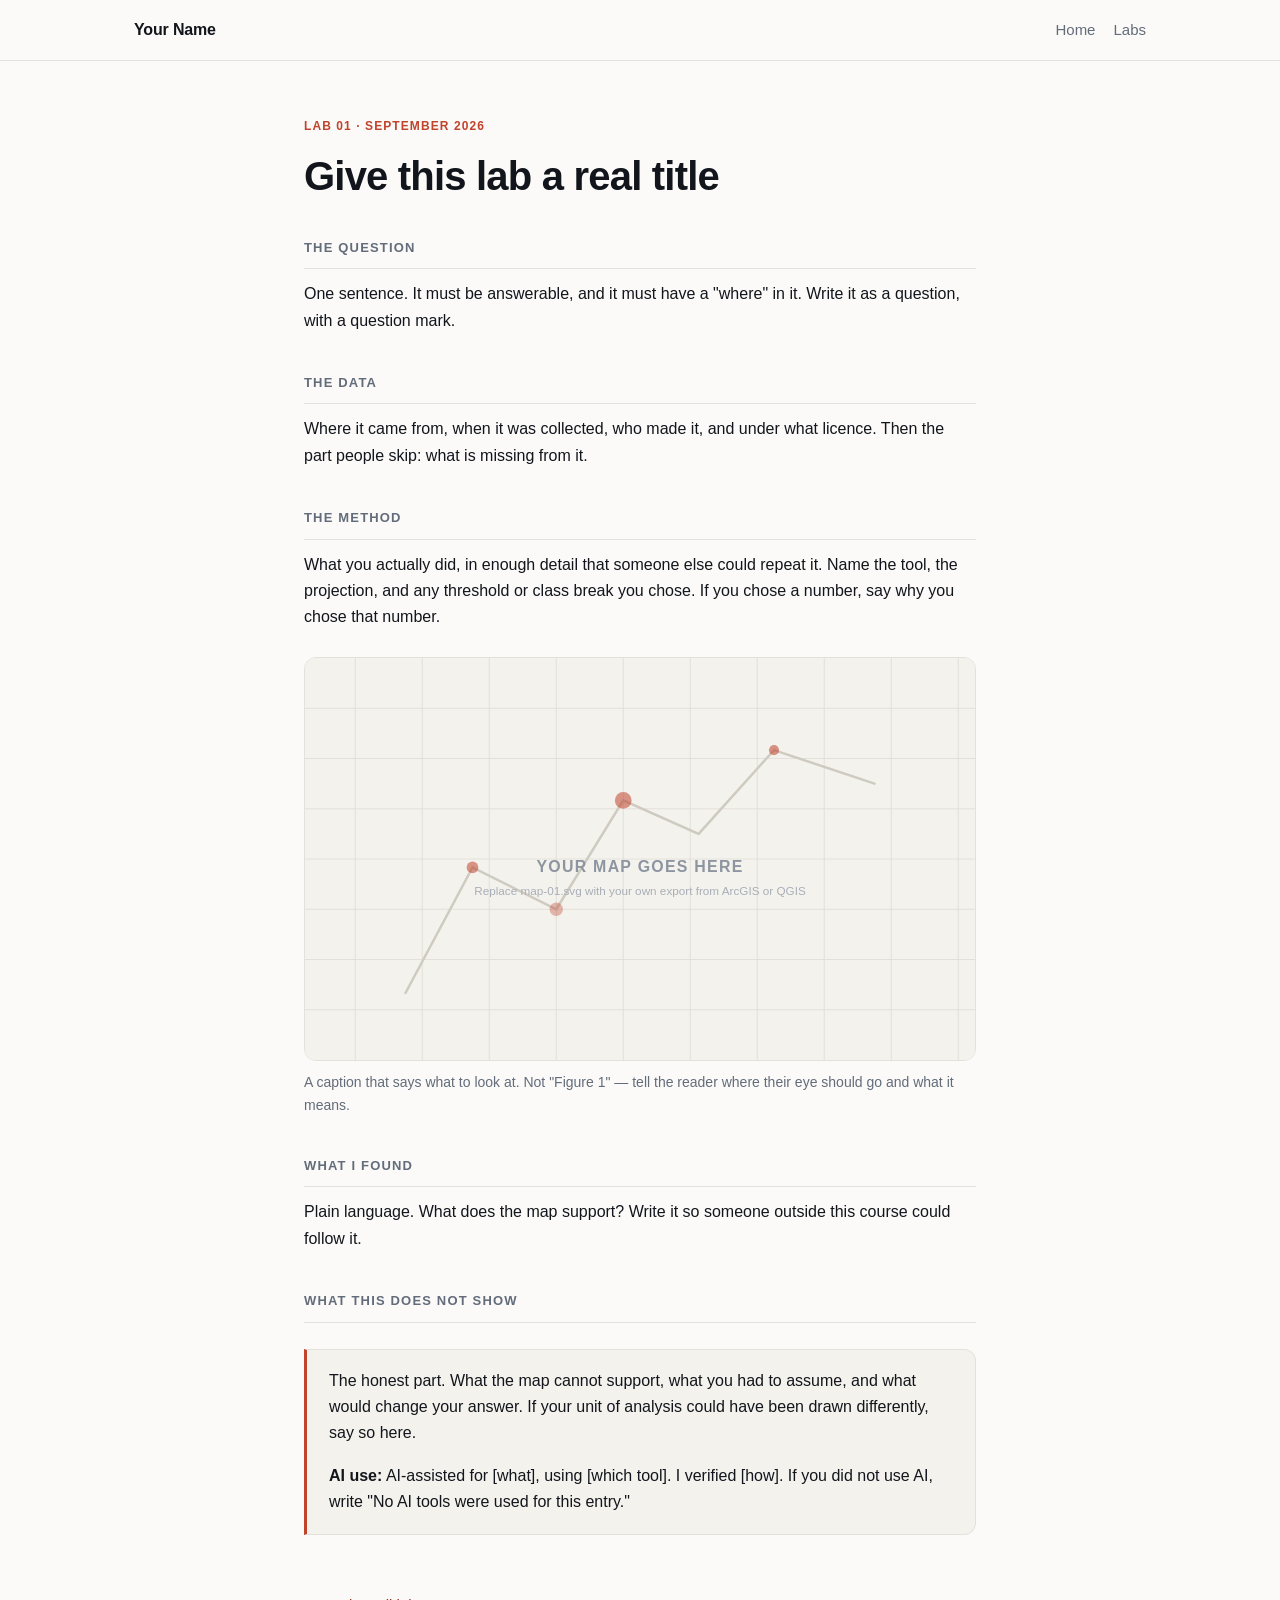
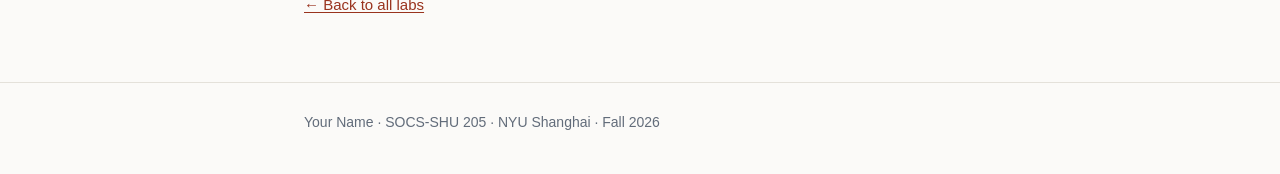
==== labs/lab-01.html @ 58e85274 "Initial commit" ====
<!DOCTYPE html>
<html lang="en">
<head>
<meta charset="utf-8">
<meta name="viewport" content="width=device-width, initial-scale=1">
<title>Lab 01 · Your Name</title>

<!-- Note the ../ — this page is inside the labs folder, so it has to
     look one level up to find the stylesheet. -->
<link rel="stylesheet" href="../style.css">
</head>

<body>
<a class="skip" href="#main">Skip to content</a>

<header class="site-head">
  <div class="wrap">
    <a class="brand" href="../index.html">Your Name</a>
    <nav>
      <a href="../index.html">Home</a>
      <a href="../index.html#labs">Labs</a>
    </nav>
  </div>
</header>

<main id="main">
<article class="entry">
  <div class="wrap wrap-narrow">

    <p class="kicker">Lab 01 · September 2026</p>

    <!-- EDIT THIS: a title that says what you found, not what you did.
         "Where the metro does not go" beats "Lab 1 report". -->
    <h1>Give this lab a real title</h1>

    <!-- ============================================================
         The six parts. Every entry in this course has all six.
         Do not delete a heading — if a section is thin, that is
         information too.
         ============================================================ -->

    <h2>The question</h2>
    <p>
      One sentence. It must be answerable, and it must have a "where" in it.
      Write it as a question, with a question mark.
    </p>

    <h2>The data</h2>
    <p>
      Where it came from, when it was collected, who made it, and under what
      licence. Then the part people skip: what is missing from it.
    </p>

    <h2>The method</h2>
    <p>
      What you actually did, in enough detail that someone else could repeat
      it. Name the tool, the projection, and any threshold or class break you
      chose. If you chose a number, say why you chose that number.
    </p>

    <!-- ============================================================
         YOUR MAP
         Two options:

         1. An image. Export a PNG from ArcGIS or QGIS, put it in this
            labs folder, and change the src below to your filename
            (for example src="map-01.png").

         2. A live web map. Publish it in ArcGIS Online, choose Share,
            then Embed, and paste the src URL into the <iframe> line.

         Delete whichever one you are not using.
         ============================================================ -->
    <figure>
      <img src="map-01.svg" alt="Describe what the map shows, for someone who cannot see it.">
      <!--
      <iframe src="PASTE-YOUR-ARCGIS-EMBED-URL-HERE"
              title="Describe your map" loading="lazy"></iframe>
      -->
      <figcaption>
        A caption that says what to look at. Not "Figure 1" — tell the reader
        where their eye should go and what it means.
      </figcaption>
    </figure>

    <h2>What I found</h2>
    <p>
      Plain language. What does the map support? Write it so someone outside
      this course could follow it.
    </p>

    <h2>What this does not show</h2>
    <div class="limits">
      <p>
        The honest part. What the map cannot support, what you had to assume,
        and what would change your answer. If your unit of analysis could have
        been drawn differently, say so here.
      </p>
      <p>
        <strong>AI use:</strong> AI-assisted for [what], using [which tool].
        I verified [how]. If you did not use AI, write "No AI tools were used
        for this entry."
      </p>
    </div>

    <a class="back" href="../index.html#labs">← Back to all labs</a>

  </div>
</article>
</main>

<footer class="site-foot">
  <div class="wrap wrap-narrow">
    <p>Your Name · SOCS-SHU 205 · NYU Shanghai · Fall 2026</p>
  </div>
</footer>

</body>
</html>
---- style.css ----
/* ============================================================
   Your portfolio stylesheet.

   No external fonts, scripts, or CDNs. Everything loads from your
   own repository, so the site behaves the same on campus in
   Shanghai as it does anywhere else. Please keep it that way.

   START HERE: the block below controls every colour on the site.
   Change --accent to any colour you like and reload the page.
   ============================================================ */

:root {
  --bg:          #fbfaf8;   /* page background          */
  --bg-alt:      #f4f2ed;   /* alternate band           */
  --surface:     #ffffff;   /* cards                    */
  --ink:         #12161c;   /* main text                */
  --ink-soft:    #39424f;
  --muted:       #626c7a;   /* secondary text           */
  --line:        #e4e1da;   /* borders                  */
  --accent:      #c0432b;   /* EDIT THIS ONE FIRST      */
  --accent-ink:  #99331e;   /* darker accent, for links */

  --radius: 12px;
  --shadow: 0 1px 2px rgba(18,22,28,.05), 0 8px 24px -12px rgba(18,22,28,.14);

  --sans: -apple-system, BlinkMacSystemFont, "Segoe UI", "Helvetica Neue",
          "PingFang SC", "Hiragino Sans GB", "Microsoft YaHei", Roboto, Arial,
          sans-serif;
}

/* Dark mode. These are the same variables, for people whose device
   is set to dark. You do not have to touch this. */
@media (prefers-color-scheme: dark) {
  :root {
    --bg:         #0d1117;
    --bg-alt:     #12181f;
    --surface:    #161c24;
    --ink:        #e9ecef;
    --ink-soft:   #c3cad3;
    --muted:      #98a3b1;
    --line:       #262d38;
    --accent:     #ff7051;
    --accent-ink: #ff9077;
    --shadow:     0 1px 2px rgba(0,0,0,.4), 0 8px 24px -12px rgba(0,0,0,.6);
  }
}

/* ---------- basics ---------- */
*, *::before, *::after { box-sizing: border-box; }
html { -webkit-text-size-adjust: 100%; scroll-behavior: smooth; }

body {
  margin: 0;
  background: var(--bg);
  color: var(--ink);
  font-family: var(--sans);
  font-size: 16px;
  line-height: 1.65;
  -webkit-font-smoothing: antialiased;
}

img { max-width: 100%; height: auto; display: block; }
a { color: var(--accent-ink); text-underline-offset: 2px; }
a:hover { color: var(--accent); }

.wrap { width: 100%; max-width: 1060px; margin: 0 auto; padding: 0 24px; }
.wrap-narrow { max-width: 720px; }
.muted { color: var(--muted); }

.skip { position: absolute; left: -9999px; top: 0; z-index: 100;
        background: var(--accent); color: #fff; padding: 10px 16px; }
.skip:focus { left: 0; }

/* ---------- header ---------- */
.site-head {
  border-bottom: 1px solid var(--line);
  background: var(--bg);
  position: sticky; top: 0; z-index: 50;
}
.site-head .wrap {
  display: flex; align-items: center; gap: 20px;
  min-height: 60px; flex-wrap: wrap;
}
.brand {
  font-weight: 600; color: var(--ink); text-decoration: none;
  margin-right: auto; letter-spacing: -0.01em;
}
.site-head nav { display: flex; gap: 18px; }
.site-head nav a { color: var(--muted); text-decoration: none; font-size: 15px; }
.site-head nav a:hover { color: var(--accent); }

/* ---------- hero ---------- */
.hero { padding: 72px 0 40px; }
.kicker {
  font-size: 12px; font-weight: 600; letter-spacing: .09em;
  text-transform: uppercase; color: var(--accent); margin: 0 0 14px;
}
.hero h1 {
  font-size: clamp(34px, 6vw, 52px);
  line-height: 1.08; letter-spacing: -0.025em;
  margin: 0 0 18px; font-weight: 700;
}
.lede { font-size: 18px; color: var(--ink-soft); margin: 0; }

/* ---------- sections ---------- */
section { padding: 40px 0; }
section h2 {
  font-size: 13px; font-weight: 600; letter-spacing: .09em;
  text-transform: uppercase; color: var(--muted);
  margin: 0 0 22px; padding-bottom: 12px;
  border-bottom: 1px solid var(--line);
}
.band { background: var(--bg-alt); border-top: 1px solid var(--line);
        border-bottom: 1px solid var(--line); }

/* ---------- lab cards ---------- */
.cards { list-style: none; margin: 0; padding: 0; display: grid; gap: 14px; }
.card {
  background: var(--surface); border: 1px solid var(--line);
  border-radius: var(--radius); box-shadow: var(--shadow);
}
.card > a, .card > span:first-child { display: block; }
.card > a {
  padding: 20px 22px; text-decoration: none; color: inherit;
  border-radius: var(--radius);
}
.card > a:hover { border-color: var(--accent); }
.card-todo { padding: 20px 22px; opacity: .55; }

.card-num {
  display: block; font-size: 12px; font-weight: 600;
  letter-spacing: .08em; text-transform: uppercase;
  color: var(--accent); margin-bottom: 6px;
}
.card-title { display: block; font-size: 19px; font-weight: 650;
              letter-spacing: -0.01em; margin-bottom: 6px; }
.card-note { display: block; font-size: 15px; color: var(--muted); }

/* ---------- lab entry pages ---------- */
.entry { padding: 56px 0 24px; }
.entry h1 {
  font-size: clamp(28px, 4.5vw, 40px); line-height: 1.15;
  letter-spacing: -0.02em; margin: 0 0 16px; font-weight: 700;
}
.entry h2 {
  font-size: 13px; font-weight: 600; letter-spacing: .09em;
  text-transform: uppercase; color: var(--muted);
  margin: 38px 0 12px; padding-bottom: 10px;
  border-bottom: 1px solid var(--line);
}
.entry p { margin: 0 0 16px; }

/* A map or image with a caption under it. */
figure { margin: 26px 0; }
figure img, figure iframe {
  width: 100%; border: 1px solid var(--line);
  border-radius: var(--radius); display: block;
}
figure iframe { height: 480px; }
figcaption { font-size: 14px; color: var(--muted); margin-top: 10px; }

/* The limitations box. Every entry needs one. */
.limits {
  background: var(--bg-alt); border: 1px solid var(--line);
  border-left: 3px solid var(--accent);
  border-radius: 0 var(--radius) var(--radius) 0;
  padding: 18px 22px; margin: 26px 0;
}
.limits p:last-child { margin-bottom: 0; }

.back { display: inline-block; margin-top: 32px; font-size: 15px; }

/* ---------- footer ---------- */
.site-foot {
  border-top: 1px solid var(--line); margin-top: 40px;
  padding: 28px 0 40px; color: var(--muted); font-size: 14px;
}
.site-foot p { margin: 0; }

/* ---------- phones ---------- */
@media (max-width: 600px) {
  .hero { padding: 48px 0 28px; }
  figure iframe { height: 340px; }
}
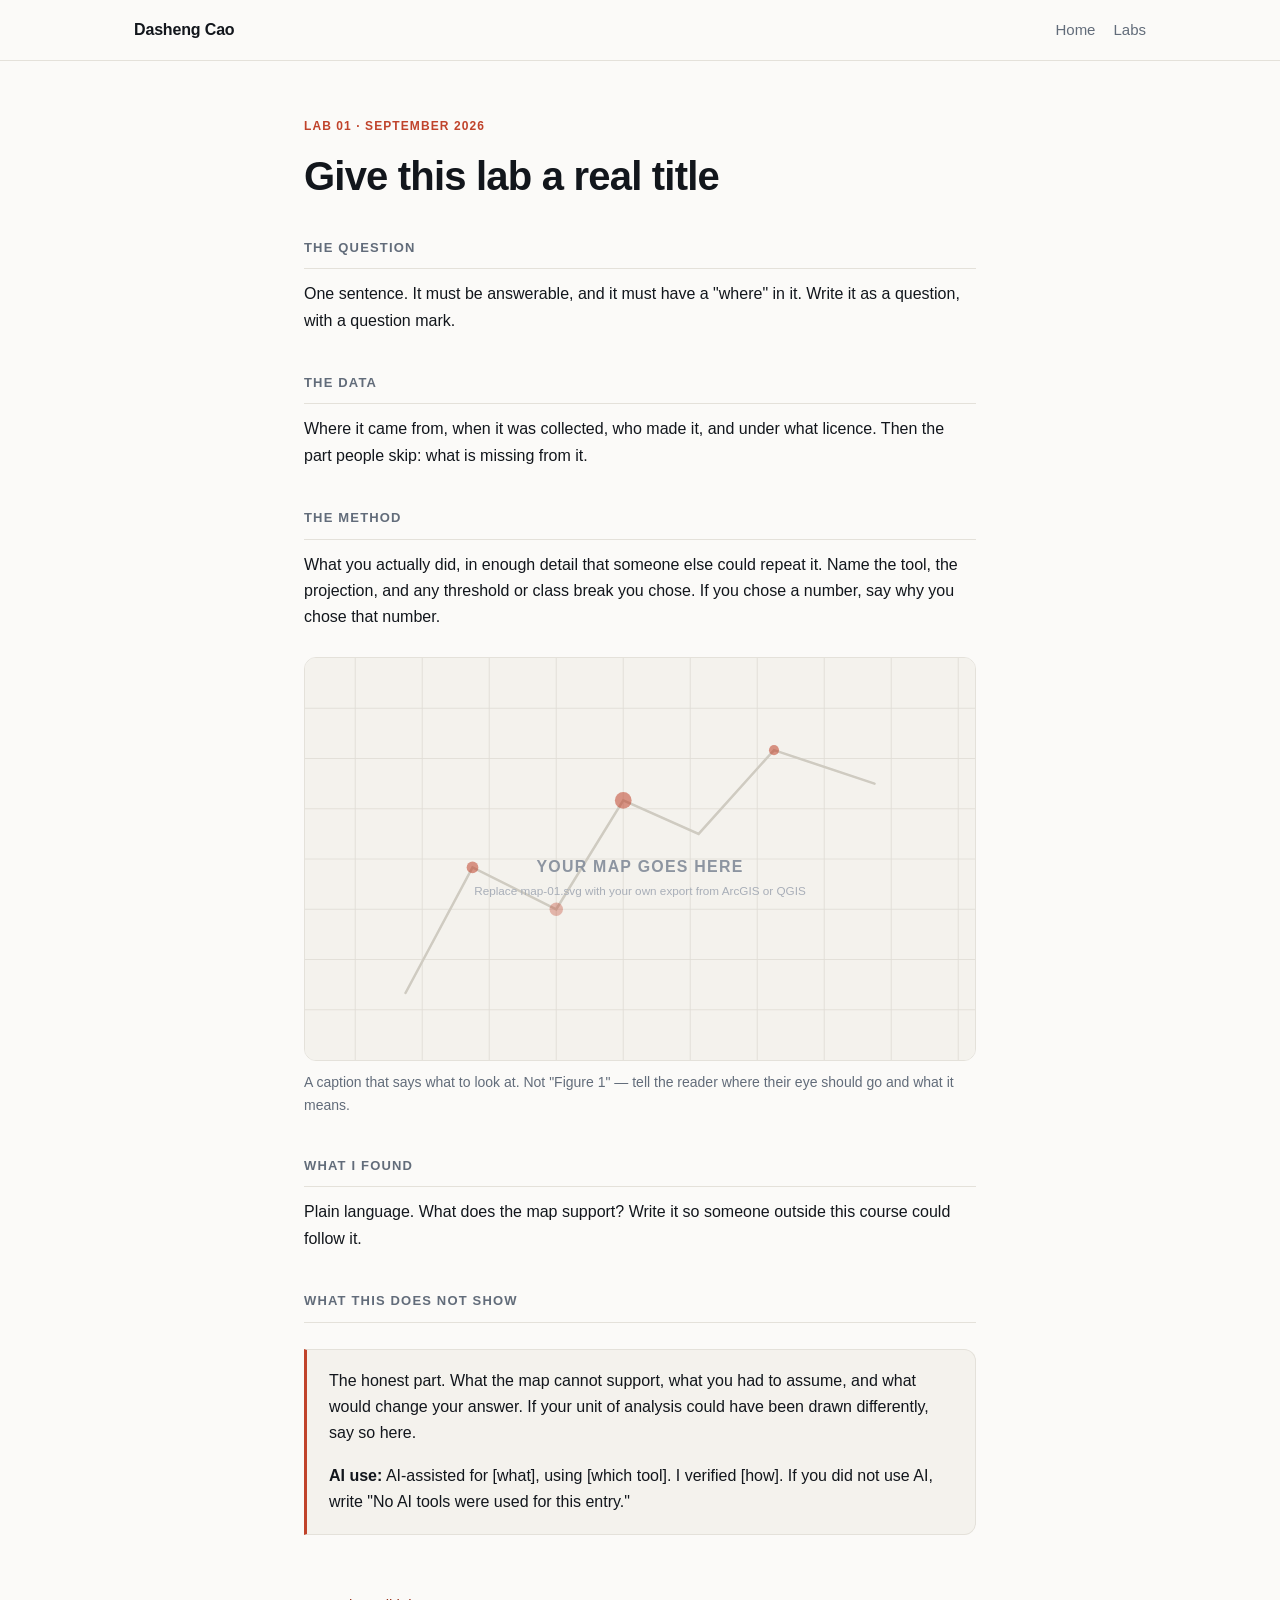
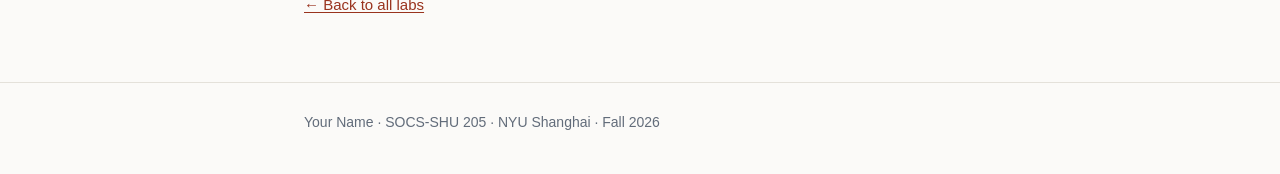
==== commit 807bc8d6: "修改了lab详情页左上角的名字" ====
--- a/labs/lab-01.html
+++ b/labs/lab-01.html
@@ -15,7 +15,7 @@
 
 <header class="site-head">
   <div class="wrap">
-    <a class="brand" href="../index.html">Your Name</a>
+    <a class="brand" href="../index.html">Dasheng Cao</a>
     <nav>
       <a href="../index.html">Home</a>
       <a href="../index.html#labs">Labs</a>
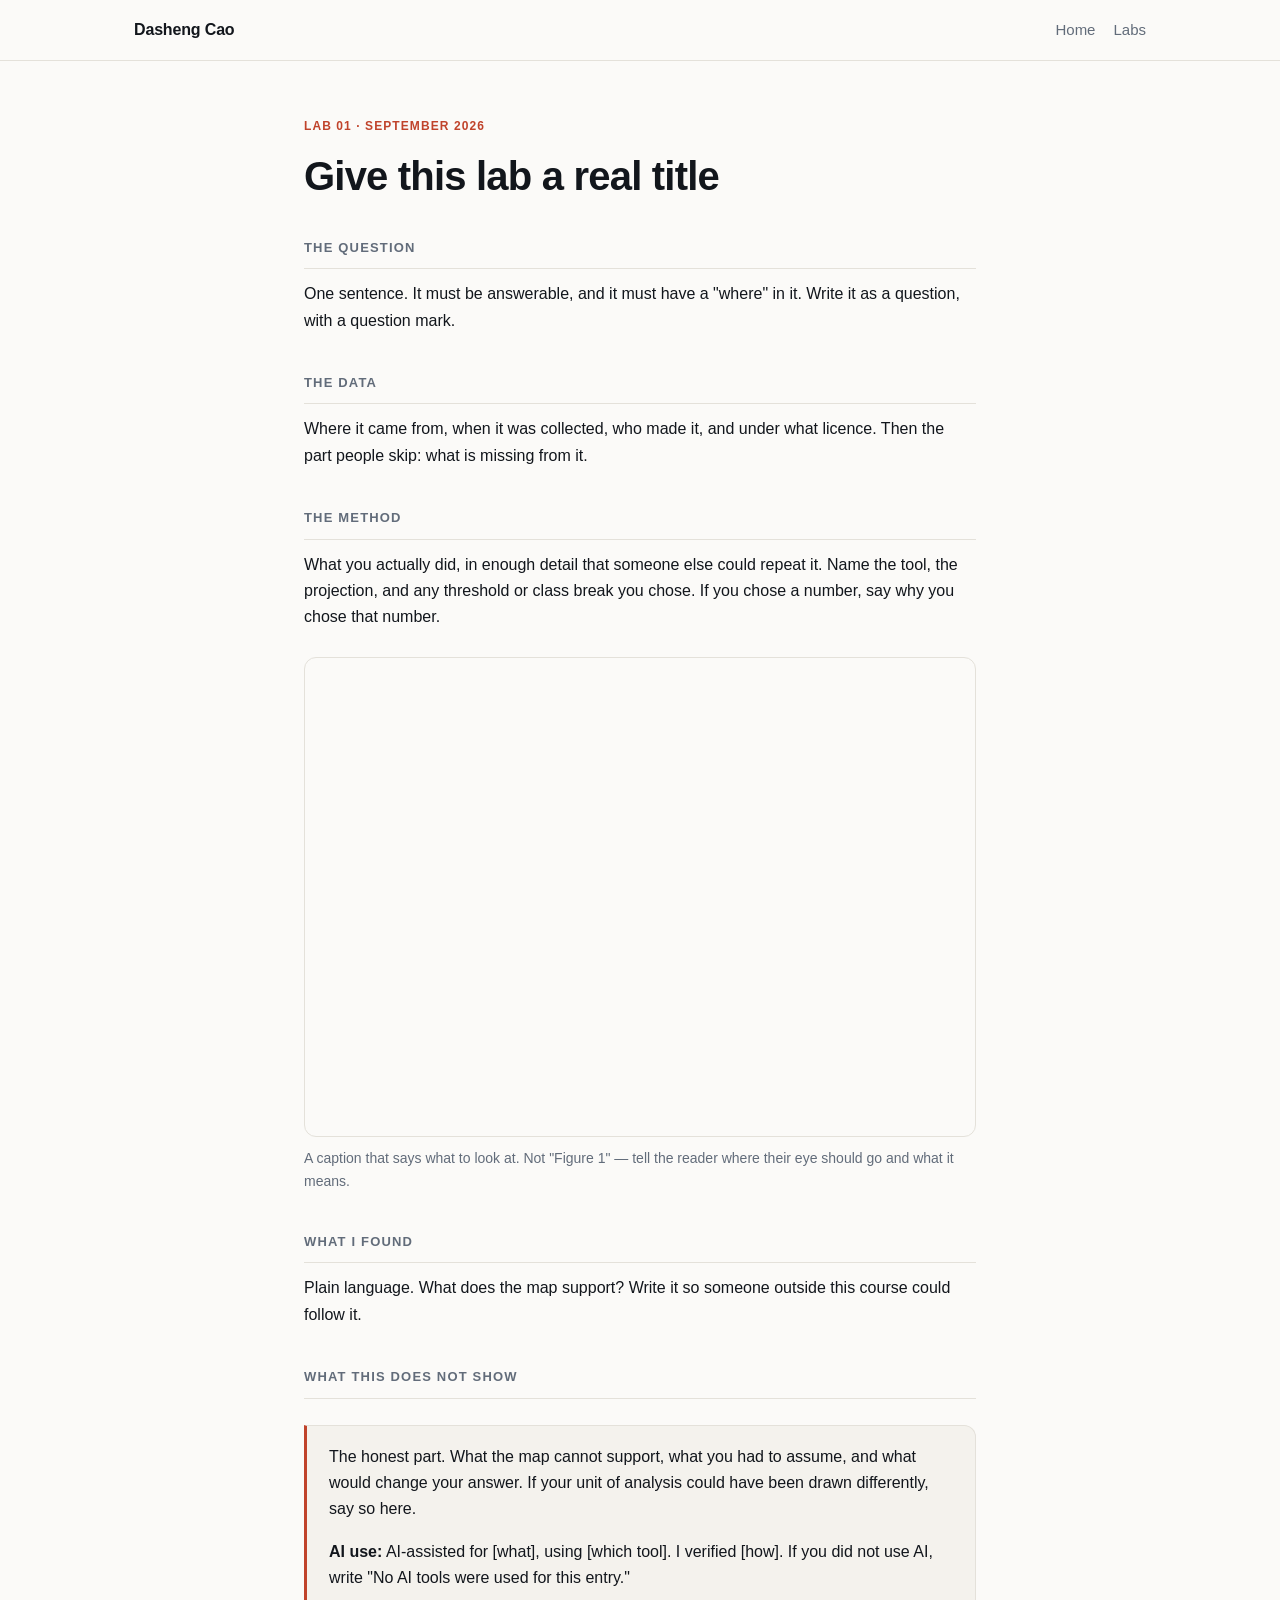
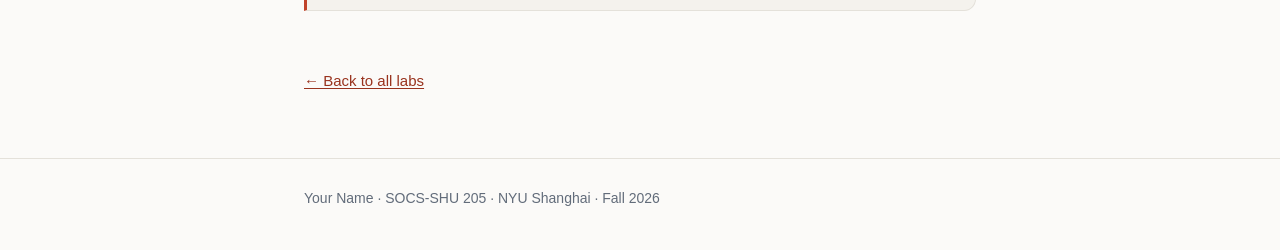
==== commit bc733050: "在Lab 01中添加了交互式地图(伦敦霍乱)，替换了静态图像。" ====
--- a/labs/lab-01.html
+++ b/labs/lab-01.html
@@ -3,7 +3,7 @@
 <head>
 <meta charset="utf-8">
 <meta name="viewport" content="width=device-width, initial-scale=1">
-<title>Lab 01 · Your Name</title>
+<title>Lab 01 · Dasheng Cao</title>
 
 <!-- Note the ../ — this page is inside the labs folder, so it has to
      look one level up to find the stylesheet. -->
@@ -72,11 +72,8 @@
          Delete whichever one you are not using.
          ============================================================ -->
     <figure>
-      <img src="map-01.svg" alt="Describe what the map shows, for someone who cannot see it.">
-      <!--
-      <iframe src="PASTE-YOUR-ARCGIS-EMBED-URL-HERE"
-              title="Describe your map" loading="lazy"></iframe>
-      -->
+      
+      <iframe width="700" height="600" allow="local-network-access; geolocation" title="Lab1-Soho cholera-Dasheng" src="https://nyuds.maps.arcgis.com/apps/mapviewer/index.html?configurableview=true&webmap=42031ba6dbff4d92bdb7df00c2f04511&theme=light&scroll=false&center=-0.13599948939848577,51.51332942947151&scale=4513.988705" ></iframe>
       <figcaption>
         A caption that says what to look at. Not "Figure 1" — tell the reader
         where their eye should go and what it means.
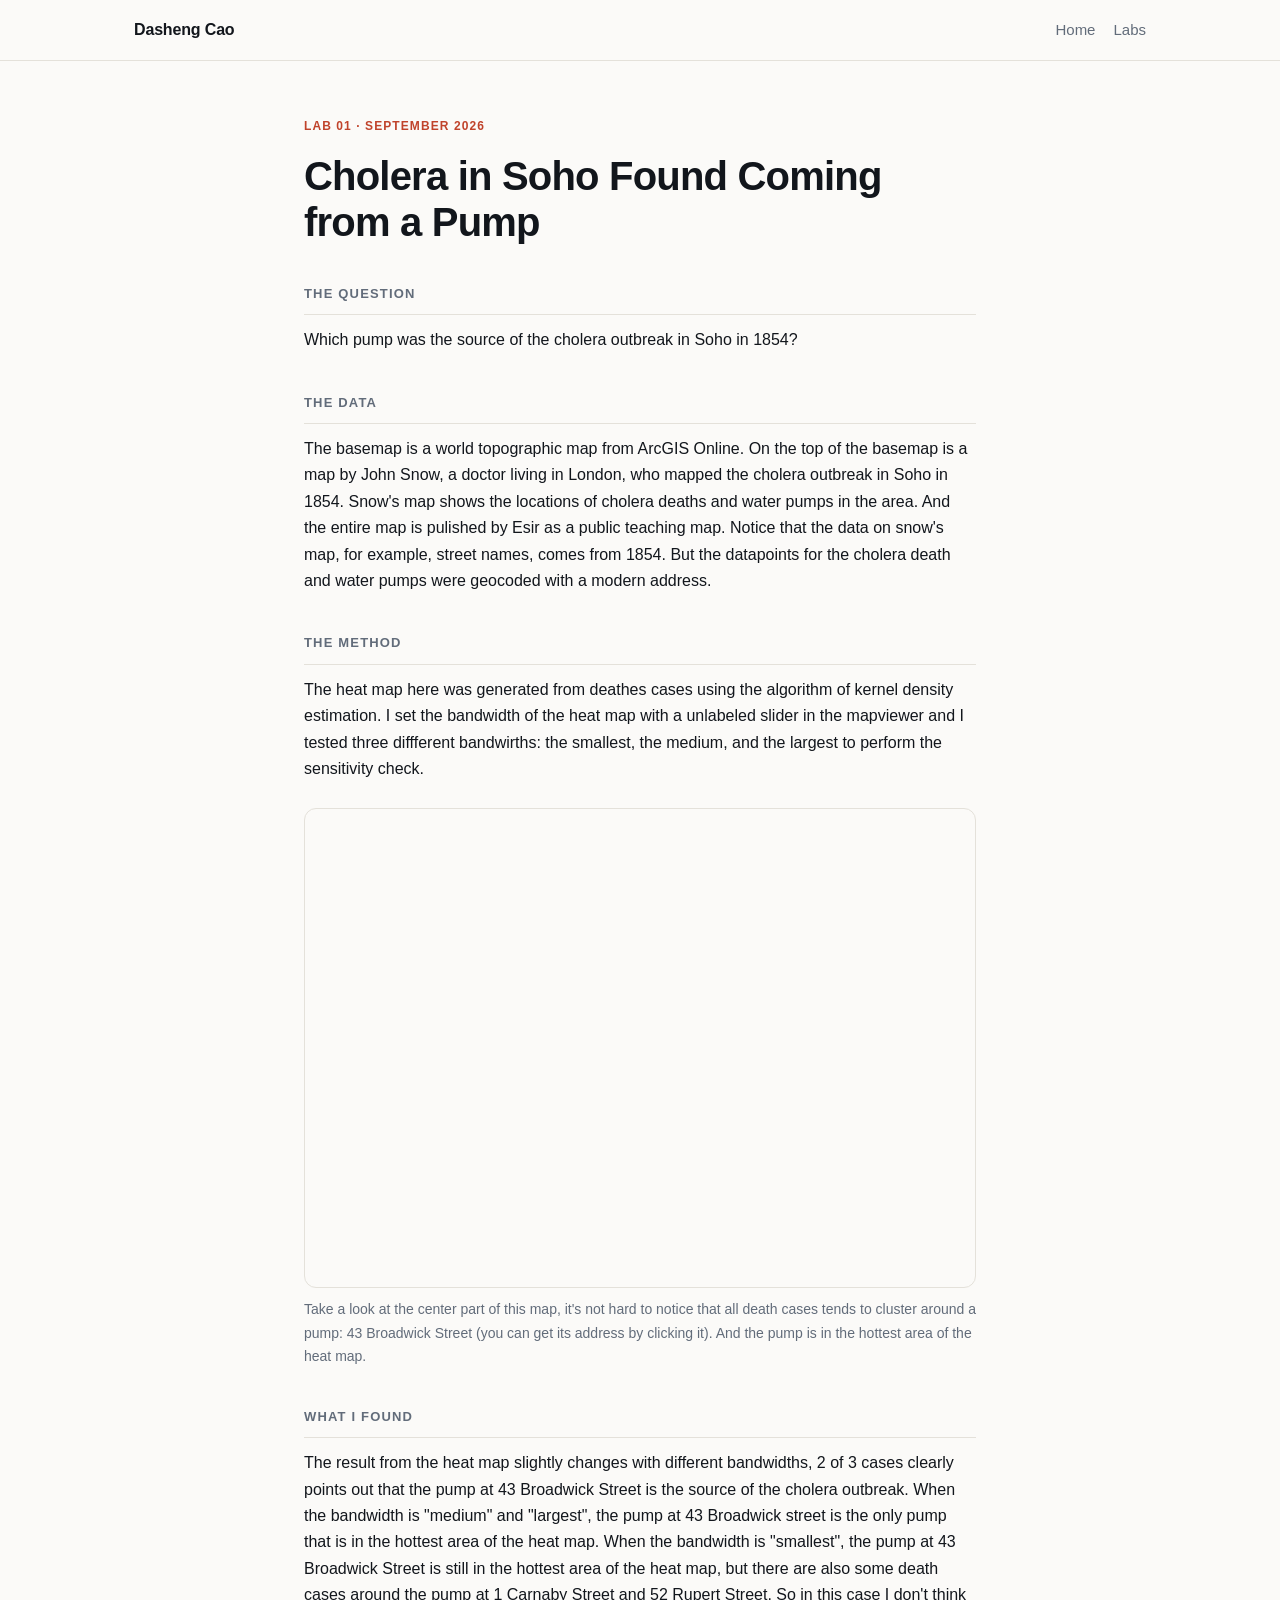
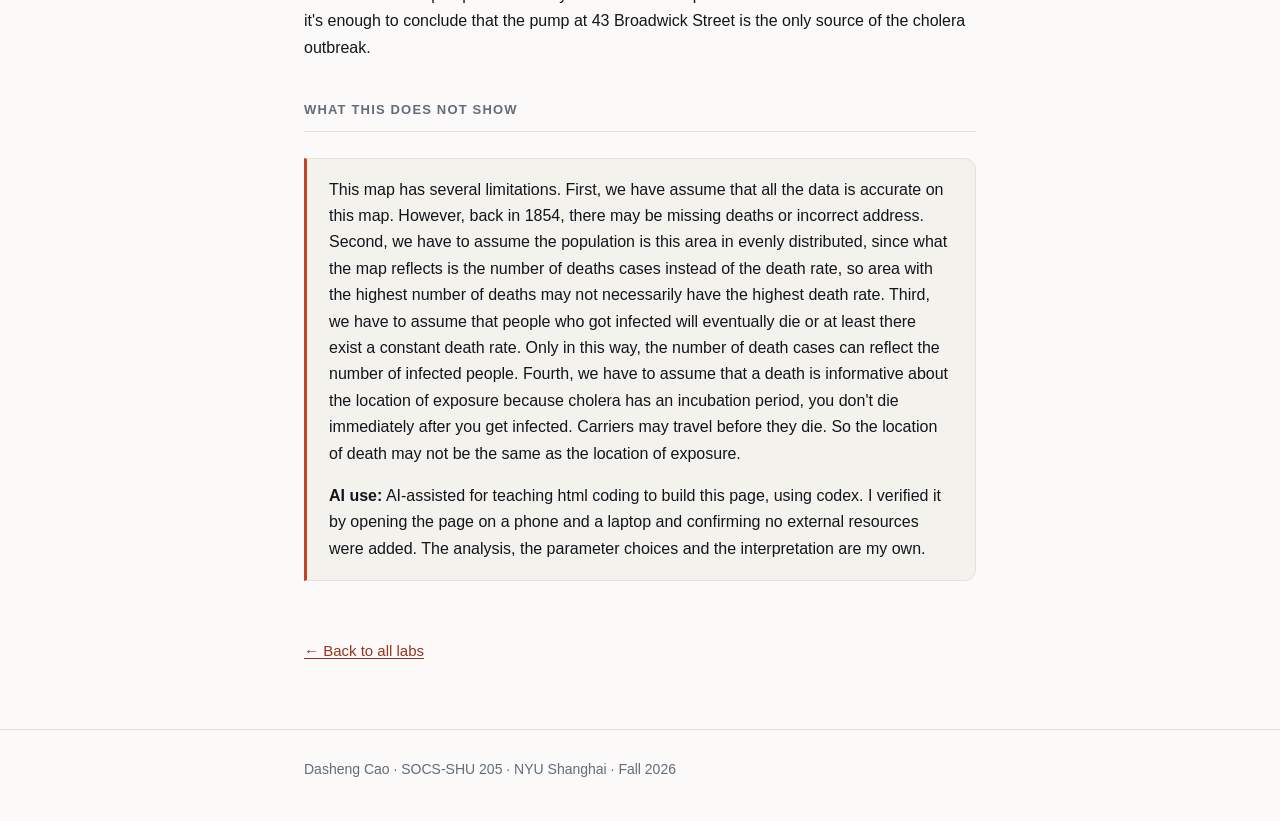
==== commit 059eaffc: "Filled the ”six sections“ of Lab 1" ====
--- a/labs/lab-01.html
+++ b/labs/lab-01.html
@@ -31,7 +31,7 @@
 
     <!-- EDIT THIS: a title that says what you found, not what you did.
          "Where the metro does not go" beats "Lab 1 report". -->
-    <h1>Give this lab a real title</h1>
+    <h1>Cholera in Soho Found Coming from a Pump</h1>
 
     <!-- ============================================================
          The six parts. Every entry in this course has all six.
@@ -41,21 +41,17 @@
 
     <h2>The question</h2>
     <p>
-      One sentence. It must be answerable, and it must have a "where" in it.
-      Write it as a question, with a question mark.
+      Which pump was the source of the cholera outbreak in Soho in 1854?
     </p>
 
     <h2>The data</h2>
     <p>
-      Where it came from, when it was collected, who made it, and under what
-      licence. Then the part people skip: what is missing from it.
+      The basemap is a world topographic map from ArcGIS Online. On the top of the basemap is a map by John Snow, a doctor living in London, who mapped the cholera outbreak in Soho in 1854. Snow's map shows the locations of cholera deaths and water pumps in the area. And the entire map is pulished by Esir as a public teaching map. Notice that the data on snow's map, for example, street names, comes from 1854. But the datapoints for the cholera death and water pumps were geocoded with a modern address.
     </p>
 
     <h2>The method</h2>
     <p>
-      What you actually did, in enough detail that someone else could repeat
-      it. Name the tool, the projection, and any threshold or class break you
-      chose. If you chose a number, say why you chose that number.
+      The heat map here was generated from deathes cases using the algorithm of kernel density estimation. I set the bandwidth of the heat map with a unlabeled slider in the mapviewer and I tested three diffferent bandwirths: the smallest, the medium, and the largest to perform the sensitivity check.
     </p>
 
     <!-- ============================================================
@@ -75,28 +71,23 @@
       
       <iframe width="700" height="600" allow="local-network-access; geolocation" title="Lab1-Soho cholera-Dasheng" src="https://nyuds.maps.arcgis.com/apps/mapviewer/index.html?configurableview=true&webmap=42031ba6dbff4d92bdb7df00c2f04511&theme=light&scroll=false&center=-0.13599948939848577,51.51332942947151&scale=4513.988705" ></iframe>
       <figcaption>
-        A caption that says what to look at. Not "Figure 1" — tell the reader
-        where their eye should go and what it means.
+        Take a look at the center part of this map, it's not hard to notice that all death cases tends to cluster around a pump: 43 Broadwick Street (you can get its address by clicking it). And the pump is in the hottest area of the heat map.
       </figcaption>
     </figure>
 
     <h2>What I found</h2>
     <p>
-      Plain language. What does the map support? Write it so someone outside
-      this course could follow it.
-    </p>
+      The result from the heat map slightly changes with different bandwidths, 2 of 3 cases clearly points out that the pump at 43 Broadwick Street is the source of the cholera outbreak. When the bandwidth is "medium" and "largest", the pump at 43 Broadwick street is the only pump that is in the hottest area of the heat map. When the bandwidth is "smallest", the pump at 43 Broadwick Street is still in the hottest area of the heat map, but there are also some death cases around the pump at 1 Carnaby Street and 52 Rupert Street. So in this case I don't think it's enough to conclude that the pump at 43 Broadwick Street is the only source of the cholera outbreak. 
 
     <h2>What this does not show</h2>
     <div class="limits">
       <p>
-        The honest part. What the map cannot support, what you had to assume,
-        and what would change your answer. If your unit of analysis could have
-        been drawn differently, say so here.
+        This map has several limitations. First, we have assume that all the data is accurate on this map. However, back in 1854, there may be missing deaths or incorrect address. Second, we have to assume the population is this area in evenly distributed, since what the map reflects is the number of deaths cases instead of the death rate, so area with the highest number of deaths may not necessarily have the highest death rate. Third, we have to assume that people who got infected will eventually die or at least there exist a constant death rate. Only in this way, the number of death cases can reflect the number of infected people. Fourth, we have to assume that a death is informative about the location of exposure because cholera has an incubation period, you don't die immediately after you get infected. Carriers may travel before they die. So the location of death may not be the same as the location of exposure.
       </p>
       <p>
-        <strong>AI use:</strong> AI-assisted for [what], using [which tool].
-        I verified [how]. If you did not use AI, write "No AI tools were used
-        for this entry."
+        <strong>AI use:</strong> AI-assisted for teaching html coding to build this page, using codex.
+        I verified it by opening the page on a phone and a laptop and confirming no external resources were added. The analysis,
+        the parameter choices and the interpretation are my own.
       </p>
     </div>
 
@@ -108,7 +99,7 @@
 
 <footer class="site-foot">
   <div class="wrap wrap-narrow">
-    <p>Your Name · SOCS-SHU 205 · NYU Shanghai · Fall 2026</p>
+    <p>Dasheng Cao · SOCS-SHU 205 · NYU Shanghai · Fall 2026</p>
   </div>
 </footer>
 
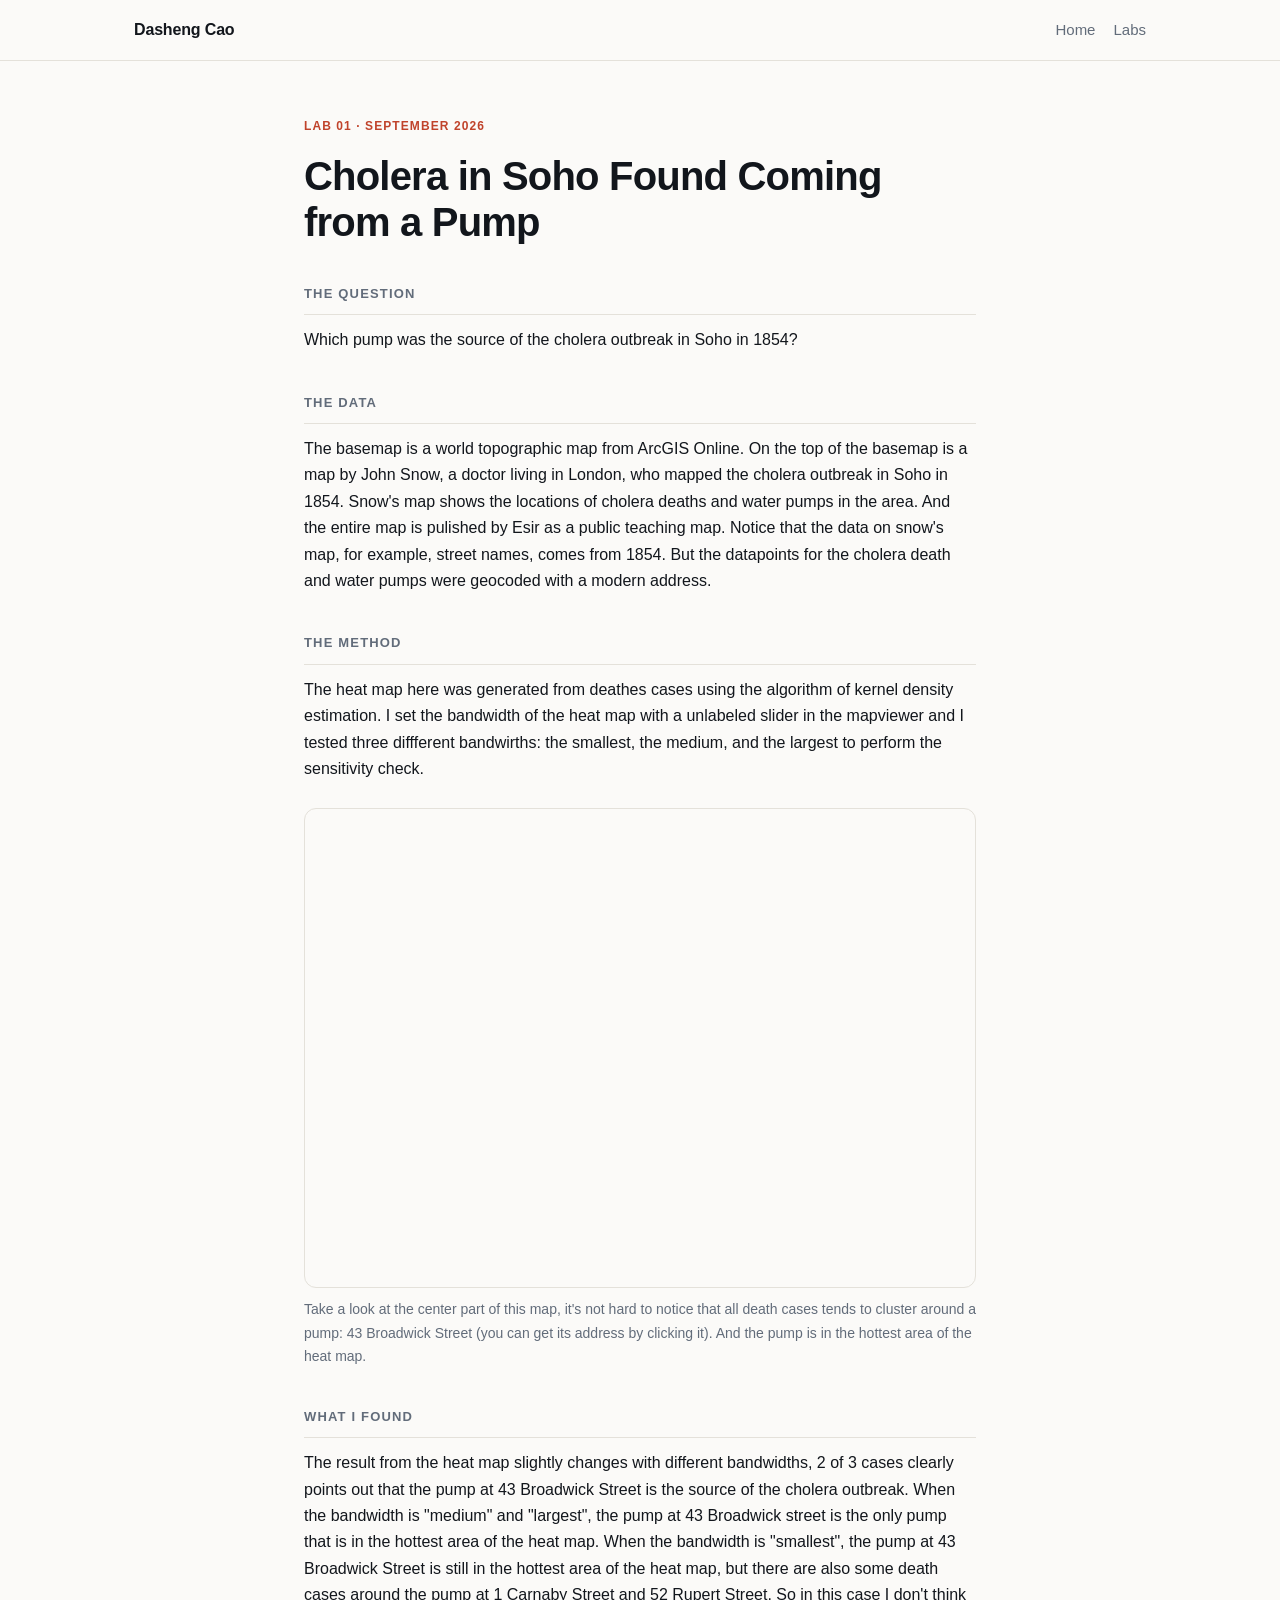
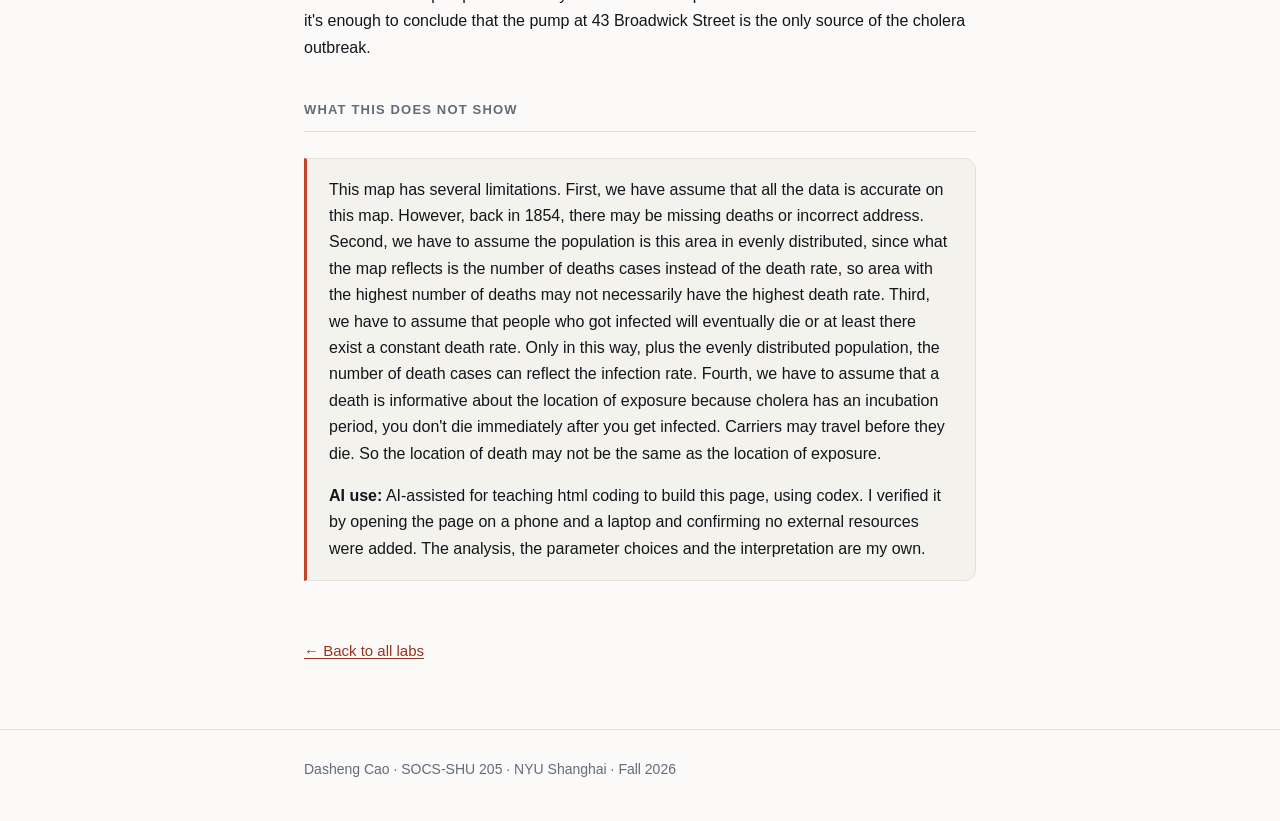
==== commit f19291bd: "Recompose the "limitations " section of Lab 1" ====
--- a/labs/lab-01.html
+++ b/labs/lab-01.html
@@ -82,7 +82,11 @@
     <h2>What this does not show</h2>
     <div class="limits">
       <p>
-        This map has several limitations. First, we have assume that all the data is accurate on this map. However, back in 1854, there may be missing deaths or incorrect address. Second, we have to assume the population is this area in evenly distributed, since what the map reflects is the number of deaths cases instead of the death rate, so area with the highest number of deaths may not necessarily have the highest death rate. Third, we have to assume that people who got infected will eventually die or at least there exist a constant death rate. Only in this way, the number of death cases can reflect the number of infected people. Fourth, we have to assume that a death is informative about the location of exposure because cholera has an incubation period, you don't die immediately after you get infected. Carriers may travel before they die. So the location of death may not be the same as the location of exposure.
+        This map has several limitations. 
+        First, we have assume that all the data is accurate on this map. However, back in 1854, there may be missing deaths or incorrect address. 
+        Second, we have to assume the population is this area in evenly distributed, since what the map reflects is the number of deaths cases instead of the death rate, so area with the highest number of deaths may not necessarily have the highest death rate. 
+        Third, we have to assume that people who got infected will eventually die or at least there exist a constant death rate. Only in this way, plus the evenly distributed population, the number of death cases can reflect the infection rate. 
+        Fourth, we have to assume that a death is informative about the location of exposure because cholera has an incubation period, you don't die immediately after you get infected. Carriers may travel before they die. So the location of death may not be the same as the location of exposure.
       </p>
       <p>
         <strong>AI use:</strong> AI-assisted for teaching html coding to build this page, using codex.
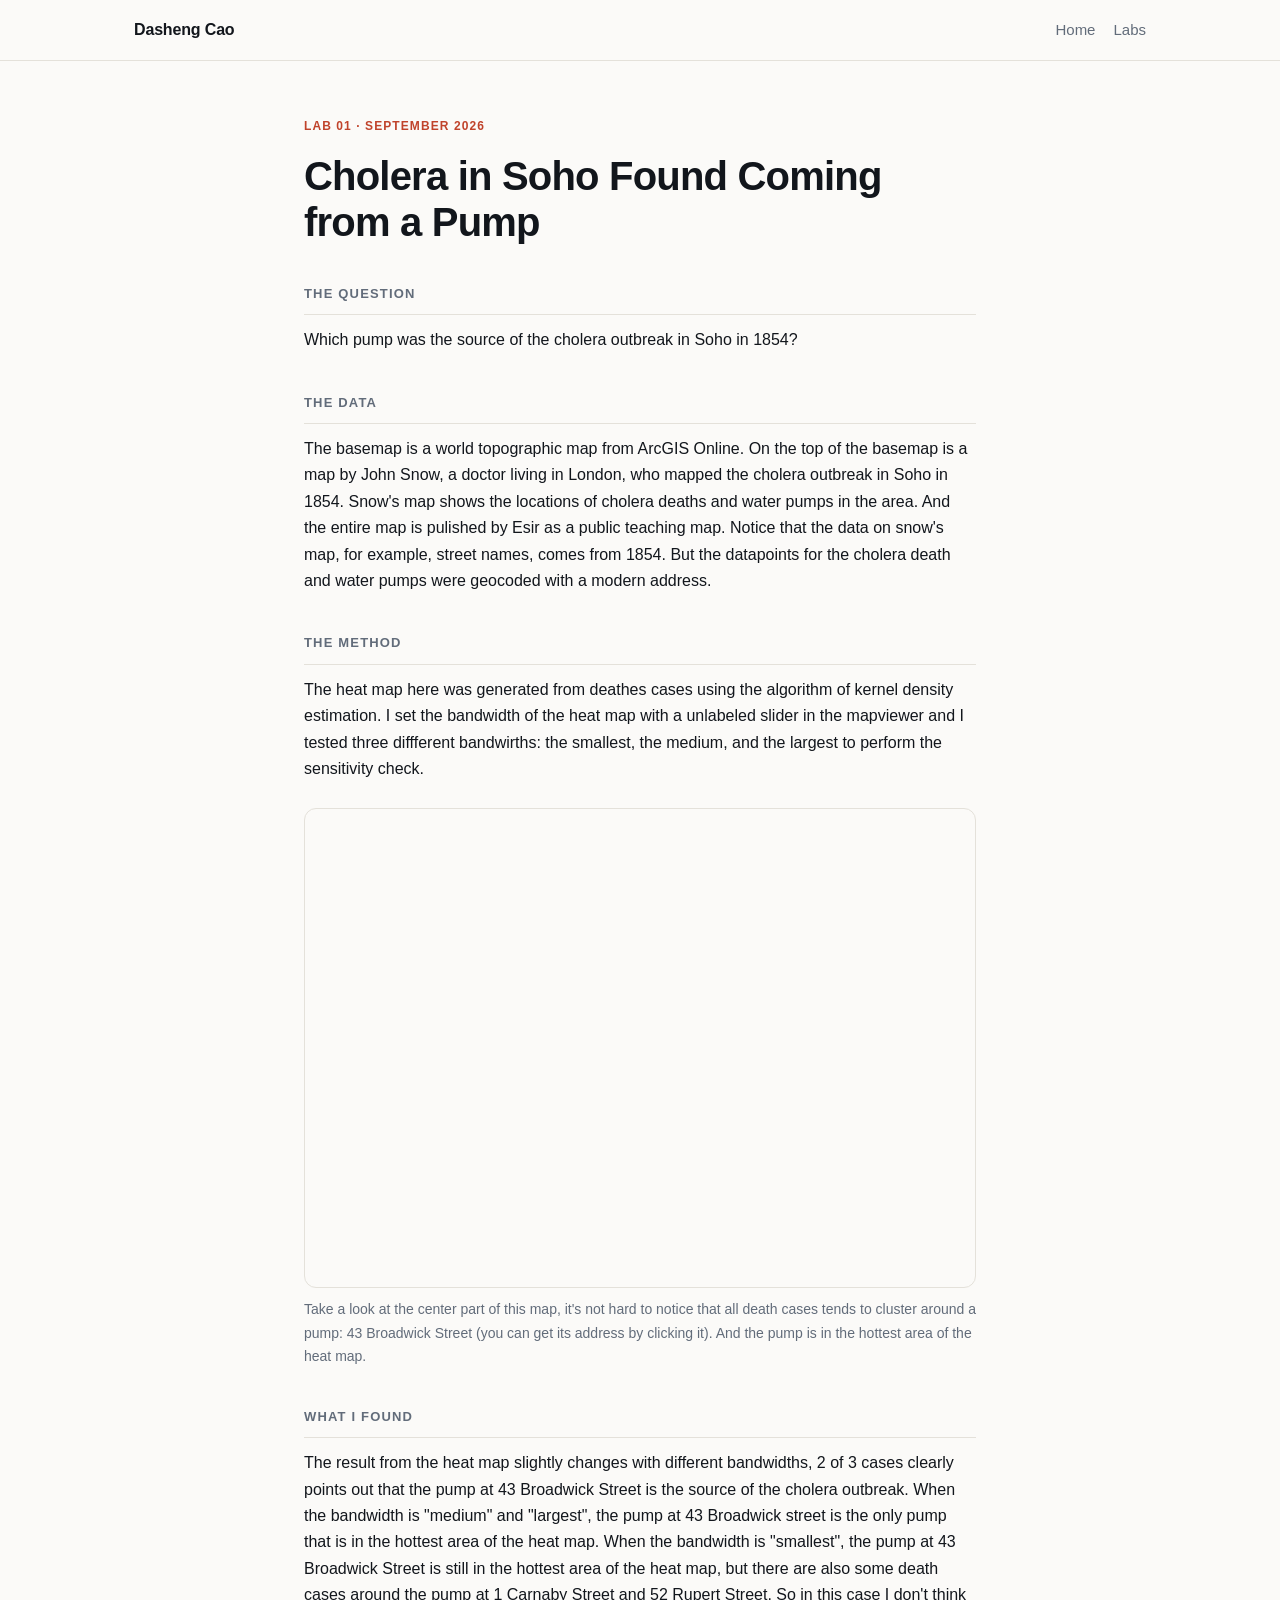
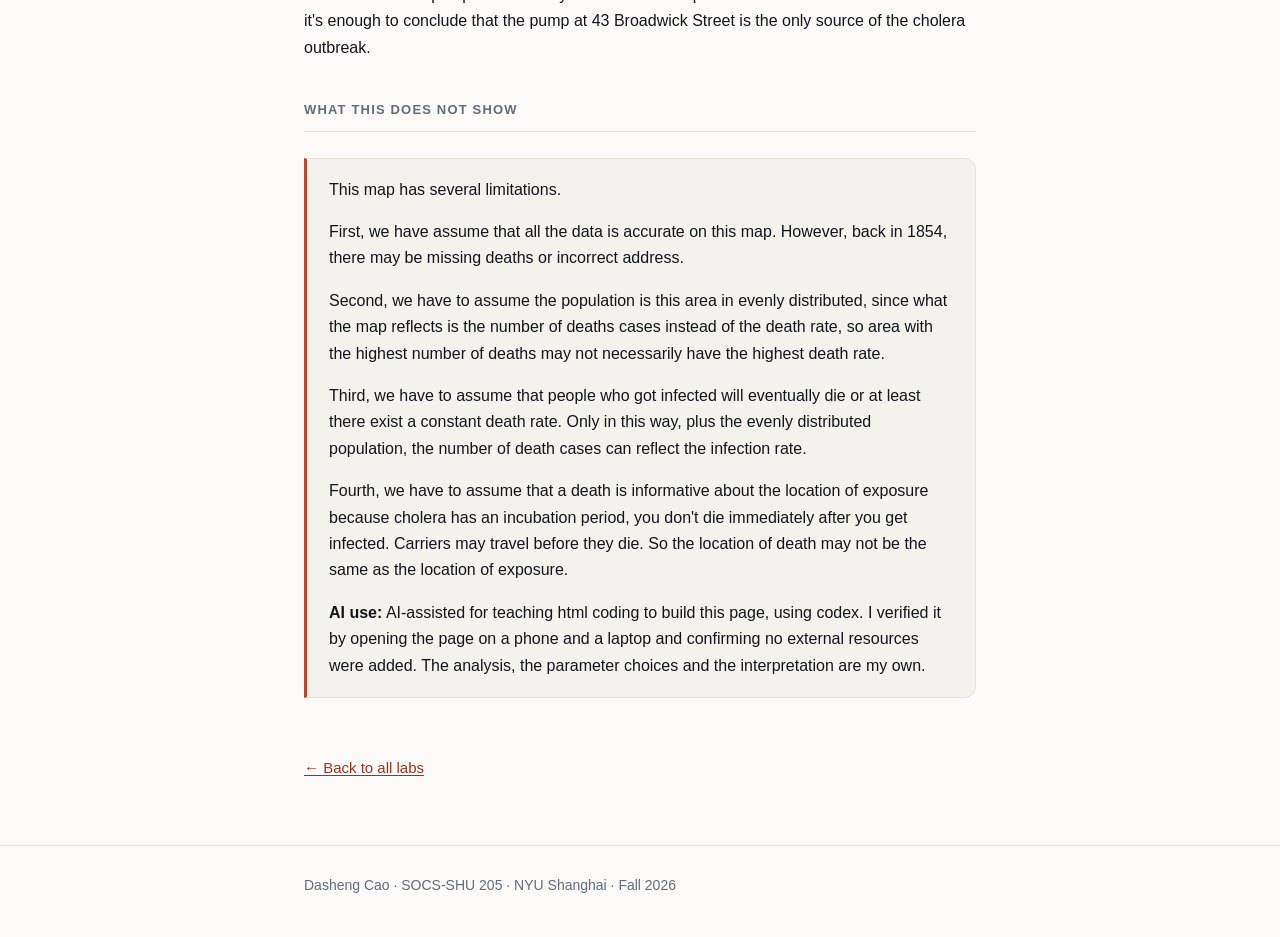
==== commit 00490681: "在Lab 01中更新“limitations”部分，优化文本格式以提高可读性" ====
--- a/labs/lab-01.html
+++ b/labs/lab-01.html
@@ -82,10 +82,18 @@
     <h2>What this does not show</h2>
     <div class="limits">
       <p>
-        This map has several limitations. 
-        First, we have assume that all the data is accurate on this map. However, back in 1854, there may be missing deaths or incorrect address. 
-        Second, we have to assume the population is this area in evenly distributed, since what the map reflects is the number of deaths cases instead of the death rate, so area with the highest number of deaths may not necessarily have the highest death rate. 
-        Third, we have to assume that people who got infected will eventually die or at least there exist a constant death rate. Only in this way, plus the evenly distributed population, the number of death cases can reflect the infection rate. 
+        This map has several limitations.
+      </p>
+      <p>
+        First, we have assume that all the data is accurate on this map. However, back in 1854, there may be missing deaths or incorrect address.
+      </p>
+      <p>
+        Second, we have to assume the population is this area in evenly distributed, since what the map reflects is the number of deaths cases instead of the death rate, so area with the highest number of deaths may not necessarily have the highest death rate.
+      </p>
+      <p>
+        Third, we have to assume that people who got infected will eventually die or at least there exist a constant death rate. Only in this way, plus the evenly distributed population, the number of death cases can reflect the infection rate.
+      </p>
+      <p>
         Fourth, we have to assume that a death is informative about the location of exposure because cholera has an incubation period, you don't die immediately after you get infected. Carriers may travel before they die. So the location of death may not be the same as the location of exposure.
       </p>
       <p>
